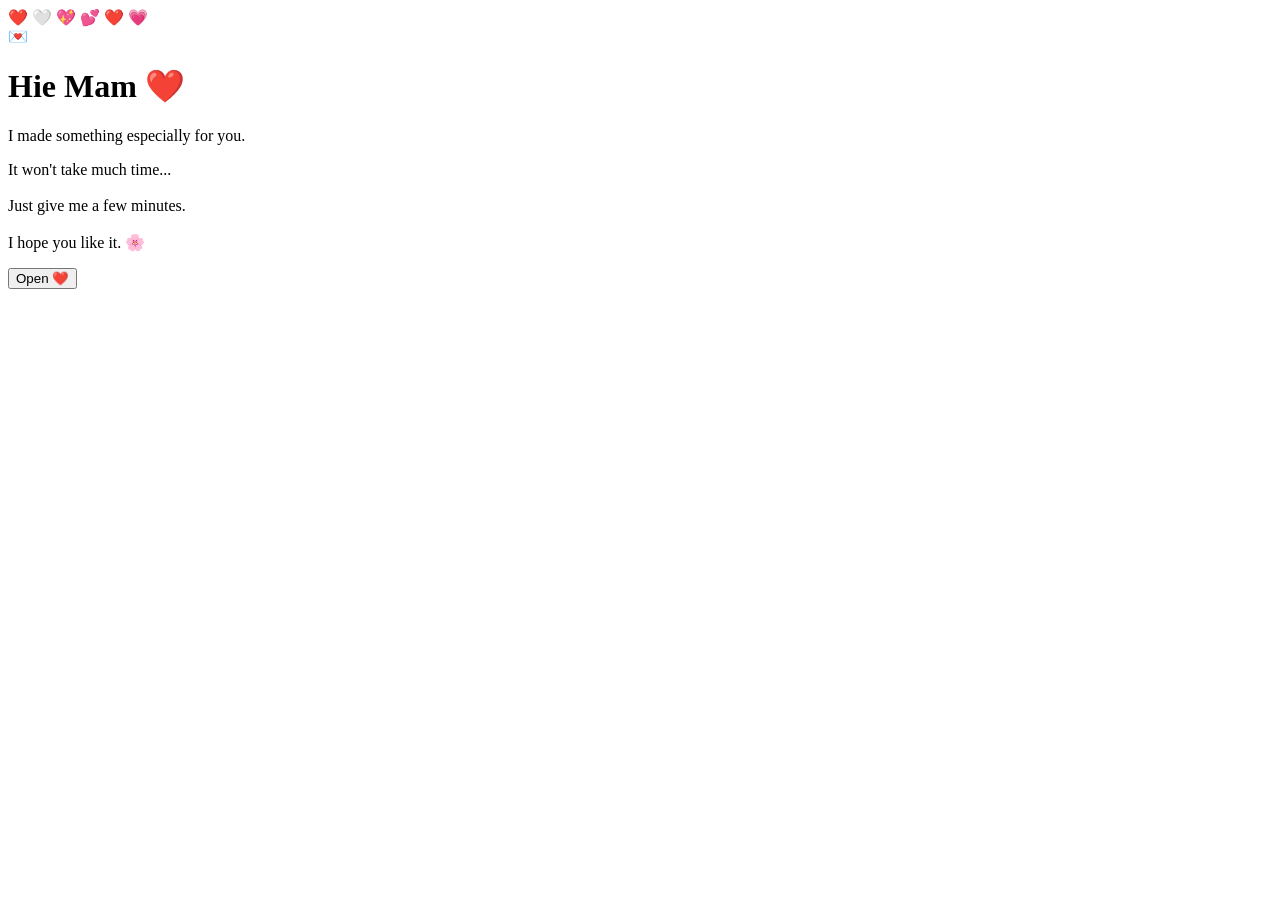
==== index.html @ 42d3f29f "Add files via upload" ====
<!DOCTYPE html>
<html lang="en">
<head>
    <meta charset="UTF-8">
    <meta name="viewport" content="width=device-width, initial-scale=1.0">
    <title>Something For You ❤️</title>

    <!-- Google Font -->
    <link href="https://fonts.googleapis.com/css2?family=Poppins:wght@300;400;600;700&display=swap" rel="stylesheet">

    <!-- CSS -->
    <link rel="stylesheet" href="css/style.css">

    <!-- Icons -->
    <link rel="icon" href="assets/heart.png">
</head>

<body>

    <!-- Floating Hearts -->
    <div class="hearts">
        <span>❤️</span>
        <span>🤍</span>
        <span>💖</span>
        <span>💕</span>
        <span>❤️</span>
        <span>💗</span>
    </div>

    <!-- Main Card -->
    <div class="container">

        <div class="card">

            <div class="emoji">
                💌
            </div>

            <h1>Hie Mam ❤️</h1>

            <p class="subtitle">
                I made something especially for you.
            </p>

            <p class="description">
                It won't take much time...
                <br><br>
                Just give me a few minutes.
                <br><br>
                I hope you like it. 🌸
            </p>

            <button id="openBtn">
                Open ❤️
            </button>

        </div>

    </div>

    <script>
        document.getElementById("openBtn").addEventListener("click", () => {

            document.body.classList.add("fadeOut");

            setTimeout(() => {
                window.location.href = "pg2.html";
            }, 700);

        });
    </script>

</body>
</html>
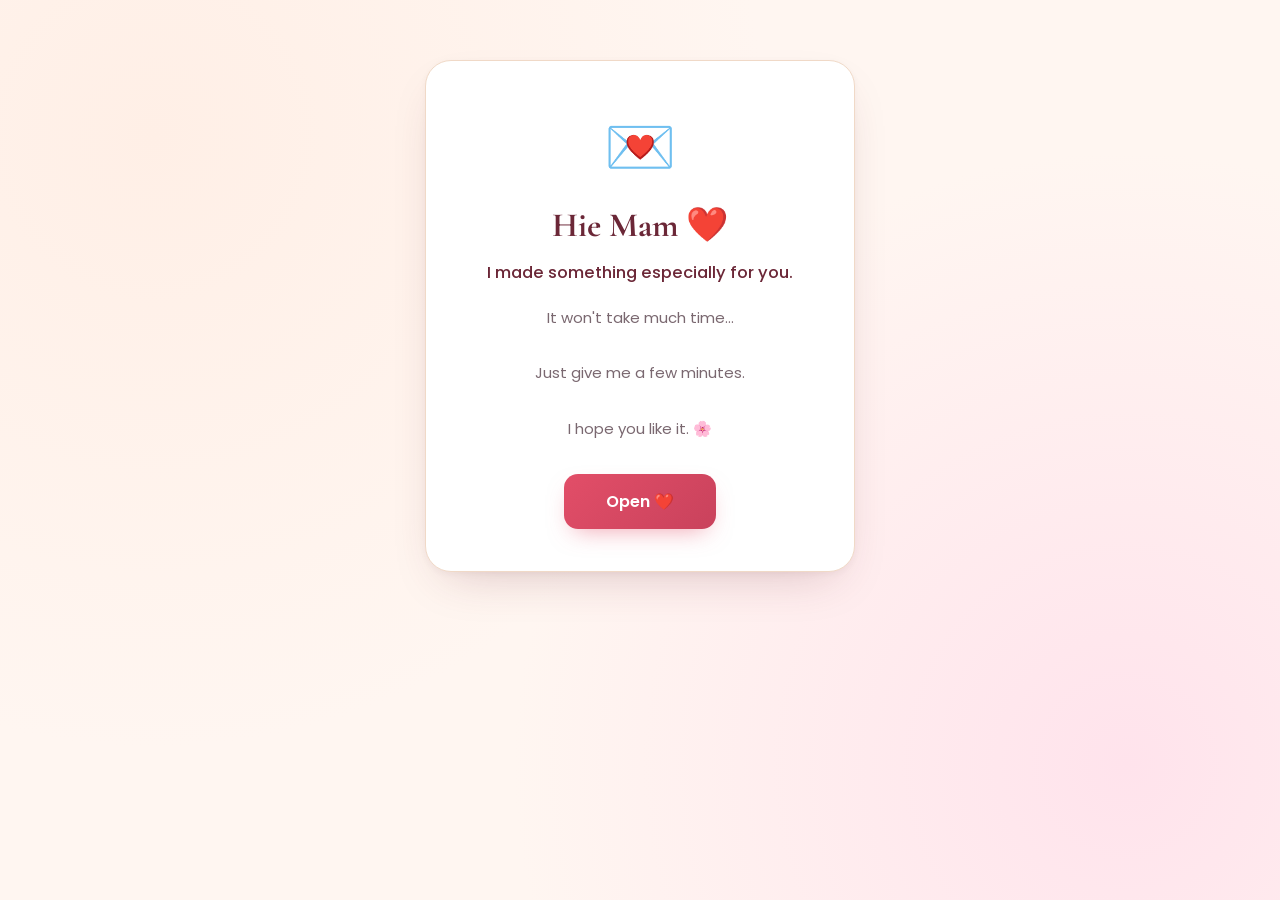
==== commit 459b511f: "Update index.html" ====
--- a/index.html
+++ b/index.html
@@ -71,4 +71,4 @@
     </script>
 
 </body>
-</html>+</html>
--- a/css/style.css
+++ b/css/style.css
@@ -0,0 +1,604 @@
+@import url('https://fonts.googleapis.com/css2?family=Cormorant+Garamond:wght@500;600;700&family=Dancing+Script:wght@600&display=swap');
+
+/* ==========================================================
+   Design tokens
+   ========================================================== */
+:root{
+  --cream:      #FFF6F1;
+  --card-bg:    #FFFFFF;
+  --blush:      #FFE9EF;
+  --rose-gold:  #C9946B;
+  --wine:       #6B2737;
+  --heart-red:  #E24E68;
+  --heart-red-dark: #C9425C;
+  --muted:      #A98D95;
+  --line:       #F0D9C7;
+  --grey:       #EDE3E6;
+  --grey-dark:  #7A6870;
+}
+
+*{
+    margin:0;
+    padding:0;
+    box-sizing:border-box;
+    font-family:'Poppins',sans-serif;
+}
+
+/* ------------------------------
+   Background
+--------------------------------*/
+body{
+    min-height:100vh;
+    display:flex;
+    justify-content:center;
+    align-items:flex-start;
+    overflow-x:hidden;
+    overflow-y:auto;
+    padding:40px 20px;
+    color:var(--wine);
+    background:
+        radial-gradient(circle at 12% 15%, #FFEFE6 0%, transparent 45%),
+        radial-gradient(circle at 88% 85%, #FFE3EC 0%, transparent 45%),
+        var(--cream);
+}
+
+/* ------------------------------
+   Fade transition between pages
+--------------------------------*/
+.fadeOut{
+    opacity:0;
+    transform:scale(.97);
+    transition:.5s ease;
+}
+body{ transition:.4s ease; }
+
+/* ------------------------------
+   Layout container
+--------------------------------*/
+.container{
+    width:100%;
+    display:flex;
+    justify-content:center;
+    align-items:center;
+    padding:20px;
+}
+
+/* ------------------------------
+   Card
+--------------------------------*/
+.card{
+    width:100%;
+    max-width:430px;
+    padding:42px 36px;
+    text-align:center;
+    border-radius:26px;
+    background:var(--card-bg);
+    border:1px solid var(--line);
+    box-shadow:0 20px 50px -22px rgba(107,39,55,0.28), 0 2px 10px rgba(107,39,55,0.05);
+    animation:pop .6s cubic-bezier(.2,.8,.2,1) both;
+}
+
+/* ------------------------------
+   Emoji
+--------------------------------*/
+.emoji{
+    font-size:58px;
+    margin-bottom:16px;
+}
+
+/* ------------------------------
+   Heading
+--------------------------------*/
+h1{
+    font-family:'Cormorant Garamond', serif;
+    color:var(--wine);
+    font-size:34px;
+    font-weight:700;
+    line-height:1.2;
+    margin-bottom:14px;
+}
+
+/* ------------------------------
+   Subtitle / description
+--------------------------------*/
+.subtitle{
+    font-size:16.5px;
+    color:var(--wine);
+    font-weight:500;
+    margin-bottom:18px;
+    line-height:1.5;
+}
+
+.description{
+    color:var(--grey-dark);
+    line-height:1.85;
+    font-size:15px;
+    margin-bottom:32px;
+}
+
+/* ------------------------------
+   Buttons
+--------------------------------*/
+button{
+    border:none;
+    cursor:pointer;
+    padding:15px 42px;
+    border-radius:14px;
+    background:linear-gradient(135deg, var(--heart-red), var(--heart-red-dark));
+    color:white;
+    font-size:16px;
+    font-weight:600;
+    font-family:'Poppins', sans-serif;
+    box-shadow:0 10px 24px -10px rgba(226,78,104,0.55);
+    transition:.2s ease;
+}
+
+button:hover{
+    transform:translateY(-3px);
+    box-shadow:0 14px 28px -10px rgba(226,78,104,0.65);
+}
+
+button:active{ transform:translateY(0); }
+
+button:focus-visible{
+    outline:2px solid var(--heart-red);
+    outline-offset:2px;
+}
+
+.secondaryBtn{
+    background:var(--grey);
+    color:var(--grey-dark);
+    box-shadow:none;
+}
+
+.secondaryBtn:hover{
+    background:#E2D3D8;
+    box-shadow:0 8px 18px -10px rgba(107,39,55,0.25);
+}
+
+/* ------------------------------
+   Floating hearts
+--------------------------------*/
+.hearts{
+    position:fixed;
+    inset:0;
+    pointer-events:none;
+    overflow:hidden;
+}
+
+.hearts span{
+    position:absolute;
+    bottom:-80px;
+    font-size:20px;
+    animation:float 14s linear infinite;
+    opacity:.4;
+}
+
+.hearts span:nth-child(1){ left:8%;  animation-duration:12s; }
+.hearts span:nth-child(2){ left:22%; animation-duration:16s; }
+.hearts span:nth-child(3){ left:40%; animation-duration:13s; }
+.hearts span:nth-child(4){ left:58%; animation-duration:15s; }
+.hearts span:nth-child(5){ left:76%; animation-duration:12s; }
+.hearts span:nth-child(6){ left:91%; animation-duration:17s; }
+
+/* ------------------------------
+   Animations
+--------------------------------*/
+@keyframes float{
+    from{ transform:translateY(0) rotate(0deg); opacity:.45; }
+    to{ transform:translateY(-120vh) rotate(25deg); opacity:0; }
+}
+
+@keyframes pop{
+    from{ opacity:0; transform:translateY(16px) scale(.97); }
+    to{ opacity:1; transform:translateY(0) scale(1); }
+}
+
+@media (prefers-reduced-motion: reduce){
+    .hearts span{ animation:none; display:none; }
+    .card{ animation:none !important; }
+    .priceBadge{ animation:none !important; }
+}
+
+/* ------------------------------
+   Mobile
+--------------------------------*/
+@media(max-width:500px){
+    .card{ padding:32px 24px; }
+    h1{ font-size:28px; }
+    button{ width:100%; }
+}
+
+/* ------------------------------
+   Typing text (pg2)
+--------------------------------*/
+#typing{
+    min-height:120px;
+    line-height:1.9;
+    color:var(--grey-dark);
+    font-size:16px;
+    margin-bottom:32px;
+}
+
+#typing::after{
+    content:"|";
+    animation:blink .8s infinite;
+    color:var(--heart-red);
+}
+
+@keyframes blink{ 50%{ opacity:0; } }
+
+/* ==========================================================
+   Dodge-button area (pg3 Yes/No, pg7 Okay/Cancel)
+   ========================================================== */
+.btnArea{
+    position:relative;
+    display:flex;
+    justify-content:center;
+    align-items:center;
+    gap:20px;
+    height:170px;
+    margin-top:28px;
+}
+
+#noBtn{
+    background:var(--grey);
+    color:var(--grey-dark);
+    box-shadow:none;
+}
+
+#cancelBtn{
+    background:var(--grey);
+    color:var(--grey-dark);
+    min-width:130px;
+    box-shadow:none;
+}
+
+#cancelBtn:hover, #noBtn:hover{
+    background:#E2D3D8;
+}
+
+/* ------------------------------
+   Celebration page (pg4)
+--------------------------------*/
+.celebration{ animation:pop .8s ease; }
+
+.pink{ color:var(--heart-red); font-weight:700; }
+
+.bounce{ animation:bounce 1.8s infinite; }
+
+@keyframes bounce{
+    0%,20%,50%,80%,100%{ transform:translateY(0); }
+    40%{ transform:translateY(-12px); }
+    60%{ transform:translateY(-6px); }
+}
+
+/* ==========================================================
+   Date picker (pg5)
+   ========================================================== */
+.dateInput{
+    width:100%;
+    padding:16px;
+    margin:28px 0;
+    font-size:17px;
+    border-radius:14px;
+    border:2px solid var(--line);
+    background:white;
+    color:var(--wine);
+    outline:none;
+    transition:.25s;
+}
+
+.dateInput:focus{
+    border-color:var(--heart-red);
+    box-shadow:0 0 0 4px rgba(226,78,104,0.12);
+}
+
+.datePreview{
+    margin:22px 0;
+    font-family:'Cormorant Garamond', serif;
+    font-size:28px;
+    font-weight:700;
+    color:var(--heart-red);
+    line-height:1.5;
+}
+
+/* ==========================================================
+   Agreement page (pg8)
+   ========================================================== */
+.agreementCard{
+    max-width:640px;
+    width:95%;
+    margin:20px auto;
+    background:var(--card-bg);
+    padding:44px;
+    border-radius:24px;
+    border:1px solid var(--line);
+    box-shadow:0 20px 50px -22px rgba(107,39,55,0.25);
+    text-align:center;
+    animation:pop .6s ease both;
+}
+
+.agreementText{
+    margin-top:22px;
+    line-height:2;
+    color:var(--grey-dark);
+    font-size:16.5px;
+}
+
+.nameInput{
+    width:90%;
+    padding:14px;
+    border-radius:12px;
+    border:2px solid var(--line);
+    font-size:16.5px;
+    outline:none;
+    text-align:center;
+    color:var(--wine);
+    background:white;
+}
+
+.nameInput:focus{
+    border-color:var(--heart-red);
+    box-shadow:0 0 0 4px rgba(226,78,104,0.12);
+}
+
+.rules{
+    margin:32px 0;
+    text-align:left;
+    background:var(--blush);
+    border-radius:16px;
+    padding:20px 22px;
+}
+
+.rules h3{
+    font-family:'Cormorant Garamond', serif;
+    color:var(--wine);
+    margin-bottom:12px;
+    font-size:20px;
+}
+
+.rules p{
+    margin:8px 0;
+    font-size:14.5px;
+    color:var(--grey-dark);
+}
+
+.signatureArea{
+    display:flex;
+    justify-content:space-between;
+    margin:34px 0;
+    gap:20px;
+    flex-wrap:wrap;
+}
+
+.signatureArea div{ flex:1; }
+
+.signName{
+    margin-top:14px;
+    font-family:'Dancing Script', cursive;
+    font-size:26px;
+    color:var(--heart-red);
+    border-top:2px solid var(--line);
+    padding-top:10px;
+}
+
+#meetingDateText{
+    font-family:'Cormorant Garamond', serif;
+    color:var(--heart-red);
+    margin:22px 0;
+    font-size:26px;
+}
+
+/* ==========================================================
+   Payment / Membership ticket (payment.html)
+   ========================================================== */
+.ticket{
+    width:100%;
+    max-width:400px;
+    padding:34px 34px 30px;
+    background:var(--card-bg);
+    border-radius:26px;
+    border:1px solid var(--line);
+    box-shadow:0 20px 50px -20px rgba(107,39,55,0.25), 0 2px 8px rgba(107,39,55,0.06);
+    text-align:left;
+    animation:pop .6s cubic-bezier(.2,.8,.2,1) both;
+}
+
+.ticket .eyebrow{
+    display:flex;
+    justify-content:space-between;
+    align-items:center;
+    font-size:11px;
+    letter-spacing:1.6px;
+    text-transform:uppercase;
+    color:var(--rose-gold);
+    font-weight:600;
+    margin-bottom:14px;
+}
+
+.ticket h1{ text-align:left; font-size:30px; margin-bottom:8px; }
+
+.ticket .tagline{
+    font-size:14px;
+    color:var(--muted);
+    margin-bottom:22px;
+    line-height:1.5;
+}
+
+.ticket .flourish{
+    font-family:'Dancing Script', cursive;
+    font-size:17px;
+    color:var(--heart-red);
+}
+
+.info-grid{
+    display:grid;
+    grid-template-columns:1fr 1fr;
+    gap:14px;
+    margin-bottom:22px;
+}
+
+.info-grid .label,
+.renewal-row .label,
+.pay-details .label{
+    font-size:10px;
+    letter-spacing:1.2px;
+    text-transform:uppercase;
+    color:var(--muted);
+    font-weight:600;
+    margin-bottom:4px;
+}
+
+.info-grid .value{
+    font-size:15px;
+    font-weight:500;
+    color:var(--wine);
+}
+
+.tear{
+    position:relative;
+    height:0;
+    margin:0 -34px 22px;
+    border-top:2px dashed var(--line);
+}
+
+.tear::before, .tear::after{
+    content:'';
+    position:absolute;
+    top:-11px;
+    width:22px;
+    height:22px;
+    border-radius:50%;
+    background:var(--cream);
+}
+
+.tear::before{ left:-11px; }
+.tear::after{ right:-11px; }
+
+.renewal-row{
+    display:flex;
+    align-items:center;
+    justify-content:space-between;
+    margin-bottom:22px;
+}
+
+.price{
+    font-family:'Cormorant Garamond', serif;
+    font-size:34px;
+    font-weight:700;
+    color:var(--wine);
+}
+
+.priceBadge{
+    width:38px;
+    height:38px;
+    border-radius:50%;
+    background:var(--blush);
+    display:flex;
+    align-items:center;
+    justify-content:center;
+    font-size:17px;
+    animation:priceBeat 1.8s ease-in-out infinite;
+}
+
+@keyframes priceBeat{
+    0%,100%{ transform:scale(1); }
+    50%{ transform:scale(1.12); }
+}
+
+.pay-details{
+    background:var(--blush);
+    border-radius:16px;
+    padding:16px 18px;
+    margin-bottom:20px;
+}
+
+.pay-details .row{
+    display:flex;
+    justify-content:space-between;
+    align-items:center;
+}
+
+.pay-details .row + .row{ margin-top:12px; }
+
+.pay-details .value{
+    font-size:14.5px;
+    font-weight:500;
+    color:var(--wine);
+    word-break:break-all;
+}
+
+.copyIcon{
+    background:none !important;
+    border:none;
+    cursor:pointer;
+    font-size:16px;
+    padding:4px 6px;
+    border-radius:8px;
+    flex-shrink:0;
+    box-shadow:none !important;
+}
+
+.copyIcon:hover{
+    background:rgba(107,39,55,0.08) !important;
+    transform:none;
+}
+
+.links-row{
+    display:flex;
+    justify-content:center;
+    align-items:center;
+    gap:10px;
+    margin-top:18px;
+    flex-wrap:wrap;
+}
+
+.link-btn{
+    background:none !important;
+    border:none;
+    cursor:pointer;
+    font-size:12.5px;
+    font-weight:500;
+    color:var(--muted);
+    padding:4px 2px;
+    text-decoration:underline;
+    text-underline-offset:3px;
+    text-decoration-color:var(--line);
+    box-shadow:none !important;
+}
+
+.link-btn:hover{
+    color:var(--heart-red);
+    text-decoration-color:var(--heart-red);
+    transform:none;
+}
+
+.dot{ color:var(--line); font-size:12px; }
+
+#qrBox{
+    display:none;
+    text-align:center;
+    margin-top:16px;
+    animation:pop .35s ease both;
+}
+
+#qrBox p{
+    font-size:12.5px;
+    color:var(--muted);
+    margin:0 0 10px;
+}
+
+#qrImg{
+    width:180px;
+    height:180px;
+    border-radius:14px;
+    border:2px solid var(--line);
+    padding:6px;
+    background:#fff;
+}
+
+@media (max-width:380px){
+    .ticket{ padding:28px 24px 24px; }
+    .tear{ margin:0 -24px 20px; }
+}
